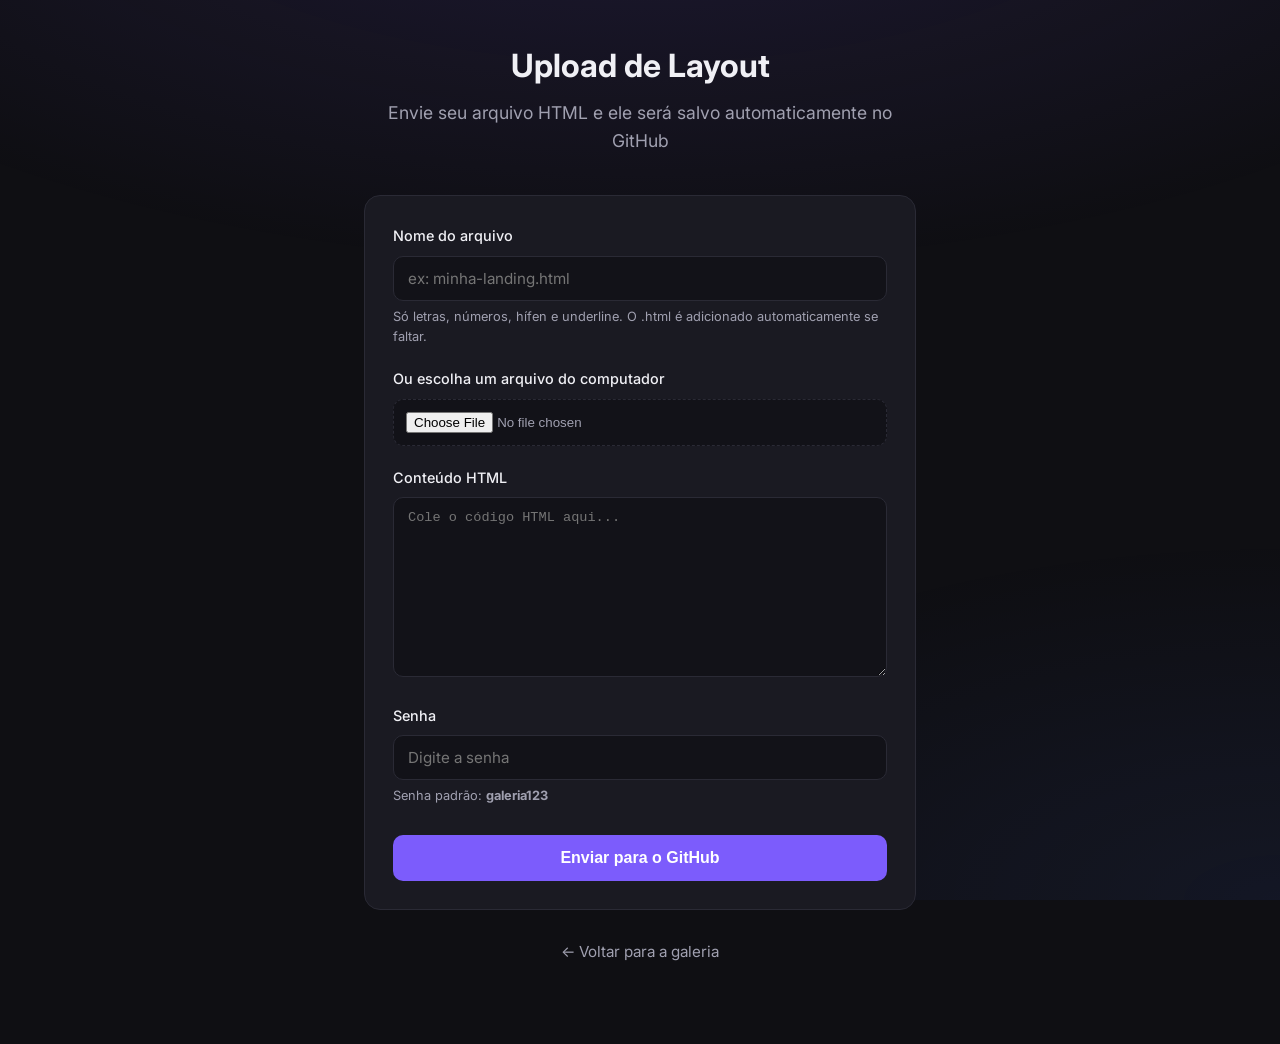
==== upload.html @ 585c0f3b "Add files via upload" ====
<!DOCTYPE html>
<html lang="pt-BR">
<head>
  <meta charset="UTF-8">
  <meta name="viewport" content="width=device-width, initial-scale=1.0">
  <title>Upload de Layout HTML</title>
  <link rel="stylesheet" href="styles.css">
  <link rel="preconnect" href="https://fonts.googleapis.com">
  <link rel="preconnect" href="https://fonts.gstatic.com" crossorigin>
  <link href="https://fonts.googleapis.com/css2?family=Inter:wght@400;500;600;700&display=swap" rel="stylesheet">
  <style>
    .upload-container {
      max-width: 600px;
      margin: 0 auto;
      padding: 40px 24px 80px;
    }

    .upload-container h1 {
      font-size: 2rem;
      text-align: center;
      margin-bottom: 8px;
    }

    .upload-container .subtitle {
      text-align: center;
      color: var(--text-muted);
      margin-bottom: 40px;
    }

    .form-card {
      background: var(--card-bg);
      border: 1px solid var(--border);
      border-radius: var(--radius);
      padding: 28px;
    }

    .form-group {
      margin-bottom: 20px;
    }

    .form-group label {
      display: block;
      font-size: 0.9rem;
      font-weight: 500;
      margin-bottom: 8px;
      color: var(--text);
    }

    .form-group input[type="text"],
    .form-group input[type="password"],
    .form-group textarea {
      width: 100%;
      background: #121218;
      border: 1px solid var(--border);
      border-radius: 10px;
      padding: 12px 14px;
      color: var(--text);
      font-family: inherit;
      font-size: 0.95rem;
      outline: none;
      transition: border-color 0.2s;
    }

    .form-group input:focus,
    .form-group textarea:focus {
      border-color: var(--accent);
    }

    .form-group textarea {
      min-height: 180px;
      resize: vertical;
      font-family: ui-monospace, SFMono-Regular, Menlo, Monaco, Consolas, monospace;
      font-size: 0.85rem;
    }

    .form-group input[type="file"] {
      width: 100%;
      padding: 12px;
      background: #121218;
      border: 1px dashed var(--border);
      border-radius: 10px;
      color: var(--text-muted);
      cursor: pointer;
    }

    .btn {
      width: 100%;
      background: var(--accent);
      color: white;
      border: none;
      padding: 14px;
      border-radius: 10px;
      font-size: 1rem;
      font-weight: 600;
      cursor: pointer;
      transition: background 0.2s;
      margin-top: 8px;
    }

    .btn:hover {
      background: #6a4de0;
    }

    .btn:disabled {
      opacity: 0.6;
      cursor: not-allowed;
    }

    .message {
      margin-top: 20px;
      padding: 14px 16px;
      border-radius: 10px;
      font-size: 0.9rem;
      display: none;
    }

    .message.success {
      background: rgba(34, 197, 94, 0.15);
      border: 1px solid rgba(34, 197, 94, 0.3);
      color: #86efac;
      display: block;
    }

    .message.error {
      background: rgba(239, 68, 68, 0.15);
      border: 1px solid rgba(239, 68, 68, 0.3);
      color: #fca5a5;
      display: block;
    }

    .back-link {
      display: block;
      text-align: center;
      margin-top: 30px;
      color: var(--text-muted);
      text-decoration: none;
      font-size: 0.95rem;
    }

    .back-link:hover {
      color: var(--accent);
    }

    .hint {
      font-size: 0.8rem;
      color: var(--text-muted);
      margin-top: 6px;
    }
  </style>
</head>
<body>
  <div class="background"></div>

  <div class="upload-container">
    <h1>Upload de Layout</h1>
    <p class="subtitle">Envie seu arquivo HTML e ele será salvo automaticamente no GitHub</p>

    <div class="form-card">
      <form id="uploadForm">
        <div class="form-group">
          <label for="filename">Nome do arquivo</label>
          <input type="text" id="filename" placeholder="ex: minha-landing.html" required>
          <p class="hint">Só letras, números, hífen e underline. O .html é adicionado automaticamente se faltar.</p>
        </div>

        <div class="form-group">
          <label for="file">Ou escolha um arquivo do computador</label>
          <input type="file" id="file" accept=".html,text/html">
        </div>

        <div class="form-group">
          <label for="content">Conteúdo HTML</label>
          <textarea id="content" placeholder="Cole o código HTML aqui..." required></textarea>
        </div>

        <div class="form-group">
          <label for="password">Senha</label>
          <input type="password" id="password" placeholder="Digite a senha" required>
          <p class="hint">Senha padrão: <strong>galeria123</strong></p>
        </div>

        <button type="submit" class="btn" id="submitBtn">Enviar para o GitHub</button>
      </form>

      <div id="message" class="message"></div>
    </div>

    <a href="index.html" class="back-link">← Voltar para a galeria</a>
  </div>

  <script>
    const form = document.getElementById("uploadForm");
    const fileInput = document.getElementById("file");
    const contentArea = document.getElementById("content");
    const filenameInput = document.getElementById("filename");
    const messageEl = document.getElementById("message");
    const submitBtn = document.getElementById("submitBtn");

    // When user selects a file, fill the textarea and filename
    fileInput.addEventListener("change", async (e) => {
      const file = e.target.files[0];
      if (!file) return;

      filenameInput.value = file.name;
      const text = await file.text();
      contentArea.value = text;
    });

    form.addEventListener("submit", async (e) => {
      e.preventDefault();

      const filename = filenameInput.value.trim();
      const content = contentArea.value;
      const password = document.getElementById("password").value;

      if (!filename || !content) {
        showMessage("Preencha o nome e o conteúdo do arquivo.", "error");
        return;
      }

      submitBtn.disabled = true;
      submitBtn.textContent = "Enviando...";
      messageEl.style.display = "none";

      try {
        const res = await fetch("/.netlify/functions/upload-html", {
          method: "POST",
          headers: { "Content-Type": "application/json" },
          body: JSON.stringify({ filename, content, password })
        });

        const data = await res.json();

        if (res.ok && data.success) {
          showMessage(data.message + " O site vai atualizar em alguns segundos.", "success");
          form.reset();
        } else {
          showMessage(data.error || "Erro ao enviar", "error");
        }
      } catch (err) {
        showMessage("Erro de conexão: " + err.message, "error");
      } finally {
        submitBtn.disabled = false;
        submitBtn.textContent = "Enviar para o GitHub";
      }
    });

    function showMessage(text, type) {
      messageEl.textContent = text;
      messageEl.className = "message " + type;
      messageEl.style.display = "block";
    }
  </script>
</body>
</html>
---- styles.css ----
* {
  margin: 0;
  padding: 0;
  box-sizing: border-box;
}

:root {
  --bg: #0f0f13;
  --card-bg: #1a1a22;
  --card-hover: #22222c;
  --text: #f0f0f5;
  --text-muted: #a0a0b0;
  --accent: #7c5cfc;
  --accent-soft: rgba(124, 92, 252, 0.15);
  --border: #2a2a35;
  --radius: 16px;
}

body {
  font-family: 'Inter', -apple-system, BlinkMacSystemFont, sans-serif;
  background: var(--bg);
  color: var(--text);
  min-height: 100vh;
  line-height: 1.6;
}

.background {
  position: fixed;
  inset: 0;
  background: 
    radial-gradient(ellipse 80% 50% at 50% -20%, rgba(124, 92, 252, 0.15), transparent),
    radial-gradient(ellipse 60% 40% at 100% 100%, rgba(80, 120, 255, 0.08), transparent);
  pointer-events: none;
  z-index: -1;
}

.container {
  max-width: 1100px;
  margin: 0 auto;
  padding: 0 24px;
}

/* Header */
header {
  padding: 60px 0 40px;
  text-align: center;
}

header h1 {
  font-size: 2.8rem;
  font-weight: 700;
  letter-spacing: -0.03em;
  margin-bottom: 12px;
  background: linear-gradient(135deg, #fff 0%, #c0c0d0 100%);
  -webkit-background-clip: text;
  -webkit-text-fill-color: transparent;
  background-clip: text;
}

.subtitle {
  color: var(--text-muted);
  font-size: 1.1rem;
  font-weight: 400;
}

/* Gallery */
.gallery {
  display: grid;
  grid-template-columns: repeat(auto-fill, minmax(280px, 1fr));
  gap: 24px;
  padding: 20px 0 60px;
}

/* Cards */
.card {
  background: var(--card-bg);
  border: 1px solid var(--border);
  border-radius: var(--radius);
  overflow: hidden;
  text-decoration: none;
  color: inherit;
  transition: all 0.25s ease;
  display: flex;
  flex-direction: column;
}

.card:hover {
  transform: translateY(-6px);
  border-color: rgba(124, 92, 252, 0.4);
  background: var(--card-hover);
  box-shadow: 0 20px 40px -15px rgba(0, 0, 0, 0.5);
}

.card-preview {
  height: 160px;
  background: linear-gradient(145deg, #1e1e28, #16161e);
  display: flex;
  align-items: center;
  justify-content: center;
  border-bottom: 1px solid var(--border);
  position: relative;
  overflow: hidden;
}

.preview-placeholder {
  font-size: 1.4rem;
  font-weight: 600;
  color: var(--text-muted);
  opacity: 0.6;
  letter-spacing: 0.05em;
}

.card-preview.empty {
  background: var(--accent-soft);
}

.plus {
  font-size: 3rem;
  font-weight: 300;
  color: var(--accent);
  opacity: 0.7;
}

.card-content {
  padding: 20px;
  flex: 1;
  display: flex;
  flex-direction: column;
}

.card-content h2 {
  font-size: 1.15rem;
  font-weight: 600;
  margin-bottom: 8px;
  letter-spacing: -0.01em;
}

.card-content p {
  color: var(--text-muted);
  font-size: 0.9rem;
  margin-bottom: 16px;
  flex: 1;
}

.badge {
  display: inline-block;
  background: var(--accent-soft);
  color: #b8a4ff;
  font-size: 0.75rem;
  font-weight: 500;
  padding: 4px 10px;
  border-radius: 20px;
  width: fit-content;
}

.card-empty {
  border-style: dashed;
  opacity: 0.7;
}

.card-empty:hover {
  opacity: 1;
  border-color: var(--accent);
}

code {
  background: rgba(255,255,255,0.08);
  padding: 2px 6px;
  border-radius: 4px;
  font-size: 0.85em;
}

/* Footer */
footer {
  padding: 40px 0;
  text-align: center;
  border-top: 1px solid var(--border);
  color: var(--text-muted);
  font-size: 0.9rem;
}

/* Responsive */
@media (max-width: 600px) {
  header h1 {
    font-size: 2.1rem;
  }
  
  .gallery {
    grid-template-columns: 1fr;
  }
}
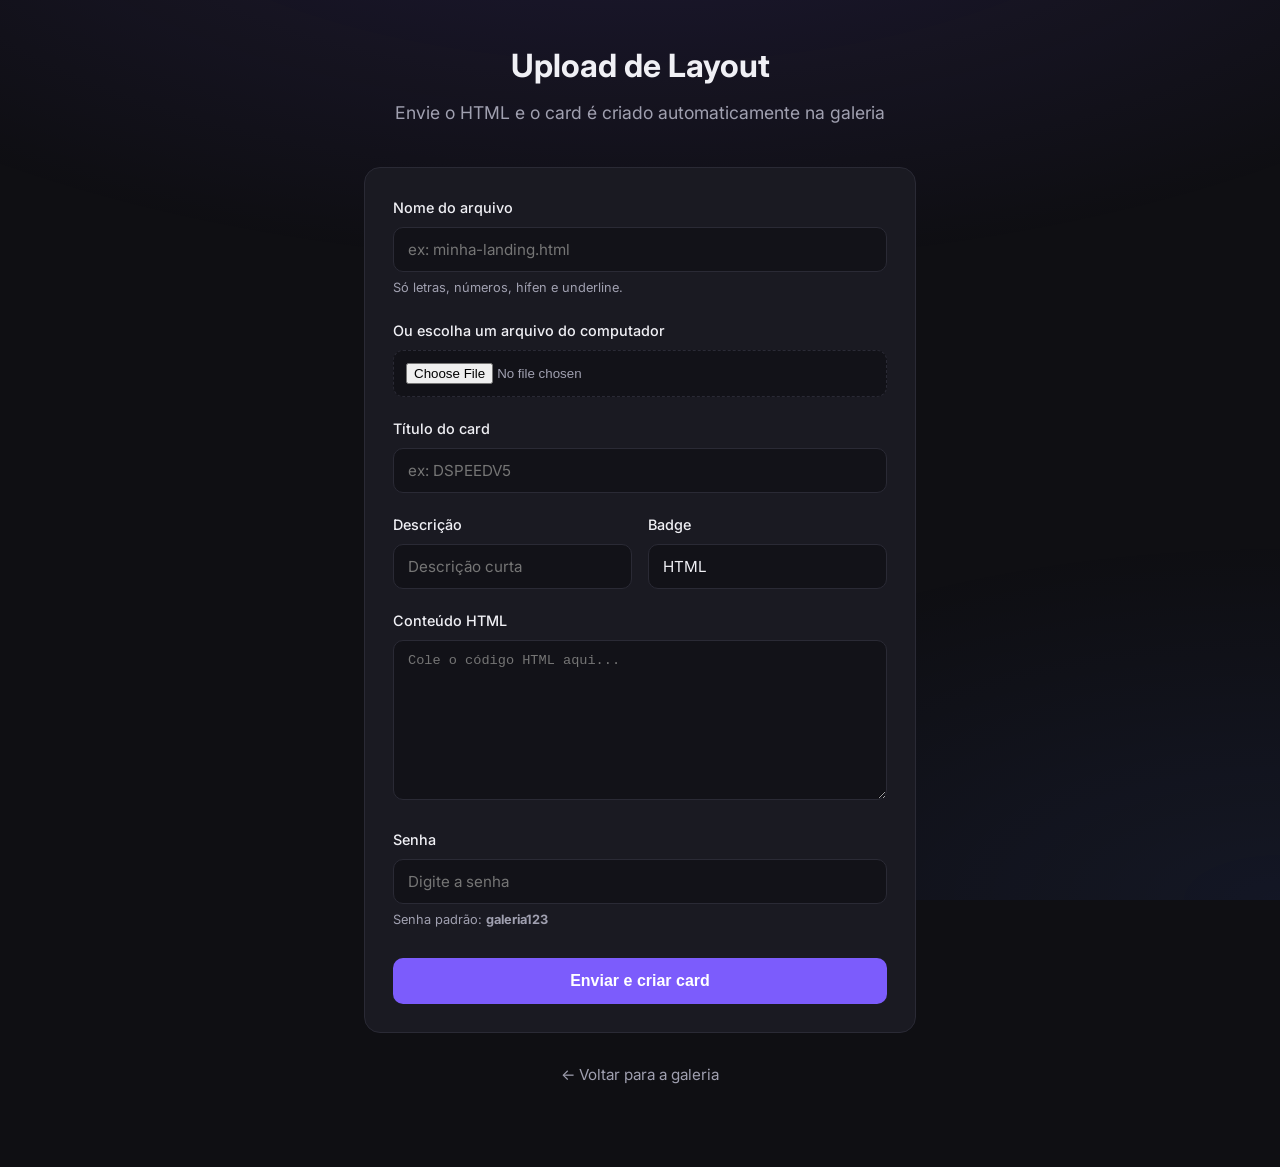
==== commit 3a739c68: "Add files via upload" ====
--- a/upload.html
+++ b/upload.html
@@ -14,30 +14,25 @@
       margin: 0 auto;
       padding: 40px 24px 80px;
     }
-
     .upload-container h1 {
       font-size: 2rem;
       text-align: center;
       margin-bottom: 8px;
     }
-
     .upload-container .subtitle {
       text-align: center;
       color: var(--text-muted);
       margin-bottom: 40px;
     }
-
     .form-card {
       background: var(--card-bg);
       border: 1px solid var(--border);
       border-radius: var(--radius);
       padding: 28px;
     }
-
     .form-group {
       margin-bottom: 20px;
     }
-
     .form-group label {
       display: block;
       font-size: 0.9rem;
@@ -45,7 +40,6 @@
       margin-bottom: 8px;
       color: var(--text);
     }
-
     .form-group input[type="text"],
     .form-group input[type="password"],
     .form-group textarea {
@@ -60,19 +54,16 @@
       outline: none;
       transition: border-color 0.2s;
     }
-
     .form-group input:focus,
     .form-group textarea:focus {
       border-color: var(--accent);
     }
-
     .form-group textarea {
-      min-height: 180px;
+      min-height: 160px;
       resize: vertical;
       font-family: ui-monospace, SFMono-Regular, Menlo, Monaco, Consolas, monospace;
       font-size: 0.85rem;
     }
-
     .form-group input[type="file"] {
       width: 100%;
       padding: 12px;
@@ -82,7 +73,14 @@
       color: var(--text-muted);
       cursor: pointer;
     }
-
+    .form-row {
+      display: grid;
+      grid-template-columns: 1fr 1fr;
+      gap: 16px;
+    }
+    @media (max-width: 500px) {
+      .form-row { grid-template-columns: 1fr; }
+    }
     .btn {
       width: 100%;
       background: var(--accent);
@@ -96,16 +94,8 @@
       transition: background 0.2s;
       margin-top: 8px;
     }
-
-    .btn:hover {
-      background: #6a4de0;
-    }
-
-    .btn:disabled {
-      opacity: 0.6;
-      cursor: not-allowed;
-    }
-
+    .btn:hover { background: #6a4de0; }
+    .btn:disabled { opacity: 0.6; cursor: not-allowed; }
     .message {
       margin-top: 20px;
       padding: 14px 16px;
@@ -113,21 +103,18 @@
       font-size: 0.9rem;
       display: none;
     }
-
     .message.success {
       background: rgba(34, 197, 94, 0.15);
       border: 1px solid rgba(34, 197, 94, 0.3);
       color: #86efac;
       display: block;
     }
-
     .message.error {
       background: rgba(239, 68, 68, 0.15);
       border: 1px solid rgba(239, 68, 68, 0.3);
       color: #fca5a5;
       display: block;
     }
-
     .back-link {
       display: block;
       text-align: center;
@@ -136,11 +123,7 @@
       text-decoration: none;
       font-size: 0.95rem;
     }
-
-    .back-link:hover {
-      color: var(--accent);
-    }
-
+    .back-link:hover { color: var(--accent); }
     .hint {
       font-size: 0.8rem;
       color: var(--text-muted);
@@ -153,19 +136,35 @@
 
   <div class="upload-container">
     <h1>Upload de Layout</h1>
-    <p class="subtitle">Envie seu arquivo HTML e ele será salvo automaticamente no GitHub</p>
+    <p class="subtitle">Envie o HTML e o card é criado automaticamente na galeria</p>
 
     <div class="form-card">
       <form id="uploadForm">
         <div class="form-group">
           <label for="filename">Nome do arquivo</label>
           <input type="text" id="filename" placeholder="ex: minha-landing.html" required>
-          <p class="hint">Só letras, números, hífen e underline. O .html é adicionado automaticamente se faltar.</p>
+          <p class="hint">Só letras, números, hífen e underline.</p>
         </div>
 
         <div class="form-group">
           <label for="file">Ou escolha um arquivo do computador</label>
           <input type="file" id="file" accept=".html,text/html">
+        </div>
+
+        <div class="form-group">
+          <label for="title">Título do card</label>
+          <input type="text" id="title" placeholder="ex: DSPEEDV5" required>
+        </div>
+
+        <div class="form-row">
+          <div class="form-group">
+            <label for="description">Descrição</label>
+            <input type="text" id="description" placeholder="Descrição curta">
+          </div>
+          <div class="form-group">
+            <label for="badge">Badge</label>
+            <input type="text" id="badge" placeholder="ex: App UI" value="HTML">
+          </div>
         </div>
 
         <div class="form-group">
@@ -179,7 +178,7 @@
           <p class="hint">Senha padrão: <strong>galeria123</strong></p>
         </div>
 
-        <button type="submit" class="btn" id="submitBtn">Enviar para o GitHub</button>
+        <button type="submit" class="btn" id="submitBtn">Enviar e criar card</button>
       </form>
 
       <div id="message" class="message"></div>
@@ -193,15 +192,17 @@
     const fileInput = document.getElementById("file");
     const contentArea = document.getElementById("content");
     const filenameInput = document.getElementById("filename");
+    const titleInput = document.getElementById("title");
     const messageEl = document.getElementById("message");
     const submitBtn = document.getElementById("submitBtn");
 
-    // When user selects a file, fill the textarea and filename
     fileInput.addEventListener("change", async (e) => {
       const file = e.target.files[0];
       if (!file) return;
-
       filenameInput.value = file.name;
+      if (!titleInput.value) {
+        titleInput.value = file.name.replace(/\.html$/i, "");
+      }
       const text = await file.text();
       contentArea.value = text;
     });
@@ -211,10 +212,13 @@
 
       const filename = filenameInput.value.trim();
       const content = contentArea.value;
+      const title = titleInput.value.trim();
+      const description = document.getElementById("description").value.trim();
+      const badge = document.getElementById("badge").value.trim();
       const password = document.getElementById("password").value;
 
-      if (!filename || !content) {
-        showMessage("Preencha o nome e o conteúdo do arquivo.", "error");
+      if (!filename || !content || !title) {
+        showMessage("Preencha nome do arquivo, título e conteúdo.", "error");
         return;
       }
 
@@ -226,22 +230,23 @@
         const res = await fetch("/.netlify/functions/upload-html", {
           method: "POST",
           headers: { "Content-Type": "application/json" },
-          body: JSON.stringify({ filename, content, password })
+          body: JSON.stringify({ filename, content, title, description, badge, password })
         });
 
         const data = await res.json();
 
         if (res.ok && data.success) {
-          showMessage(data.message + " O site vai atualizar em alguns segundos.", "success");
+          showMessage(data.message, "success");
           form.reset();
+          document.getElementById("badge").value = "HTML";
         } else {
-          showMessage(data.error || "Erro ao enviar", "error");
+          showMessage(data.error || data.details || "Erro ao enviar", "error");
         }
       } catch (err) {
         showMessage("Erro de conexão: " + err.message, "error");
       } finally {
         submitBtn.disabled = false;
-        submitBtn.textContent = "Enviar para o GitHub";
+        submitBtn.textContent = "Enviar e criar card";
       }
     });
 
